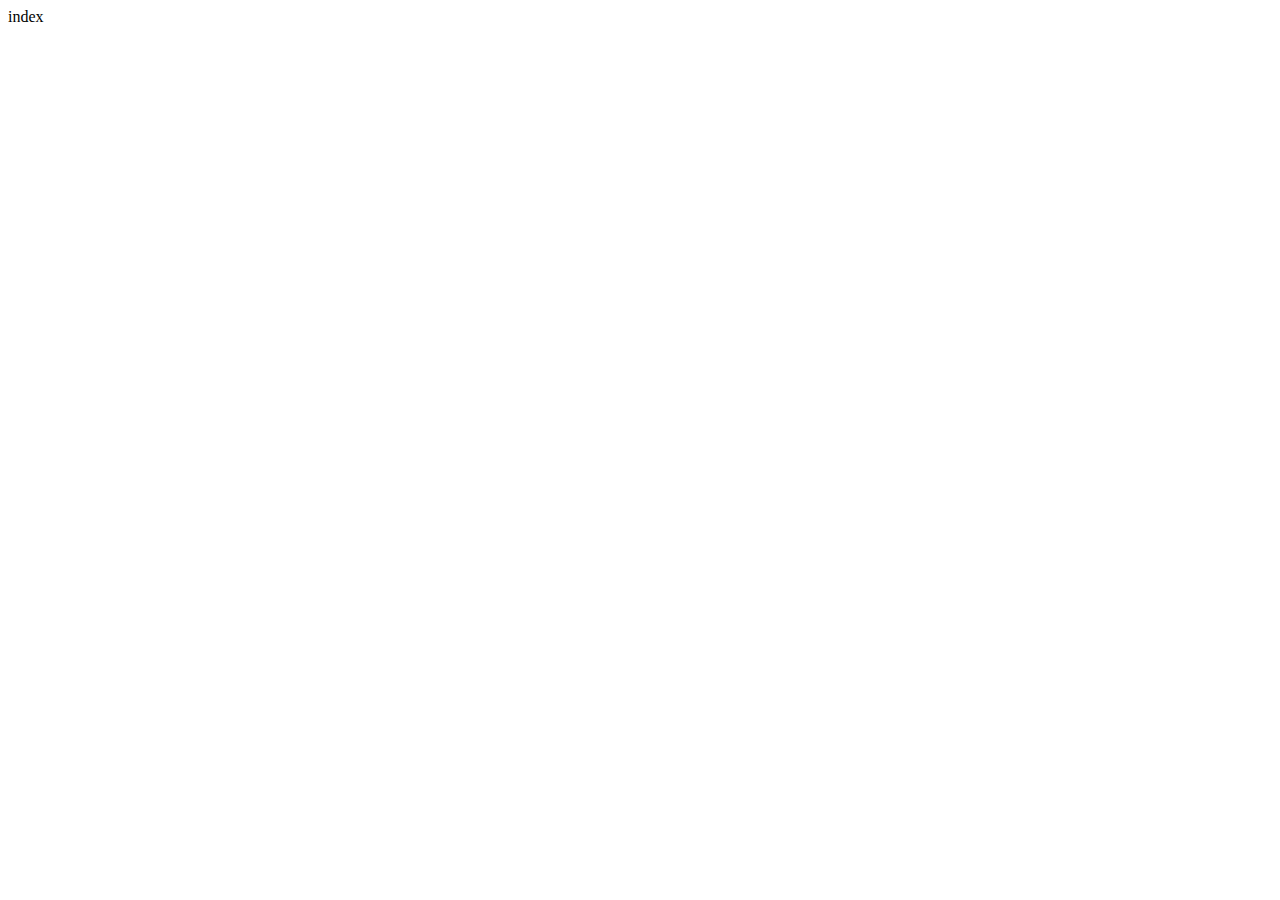
==== index.html @ 8e73a462 "deploy: 7203966aef43daa04802cfc599beb5a1c4e97514" ====
<!doctype html>
<html lang="en">
<head>
  <meta charset="UTF-8">
  <meta name="viewport"
        content="width=device-width, user-scalable=no, initial-scale=1.0, maximum-scale=1.0, minimum-scale=1.0">
  <meta http-equiv="X-UA-Compatible" content="ie=edge">
  <title>Document</title>
</head>
<body>
  index
</body>
</html>
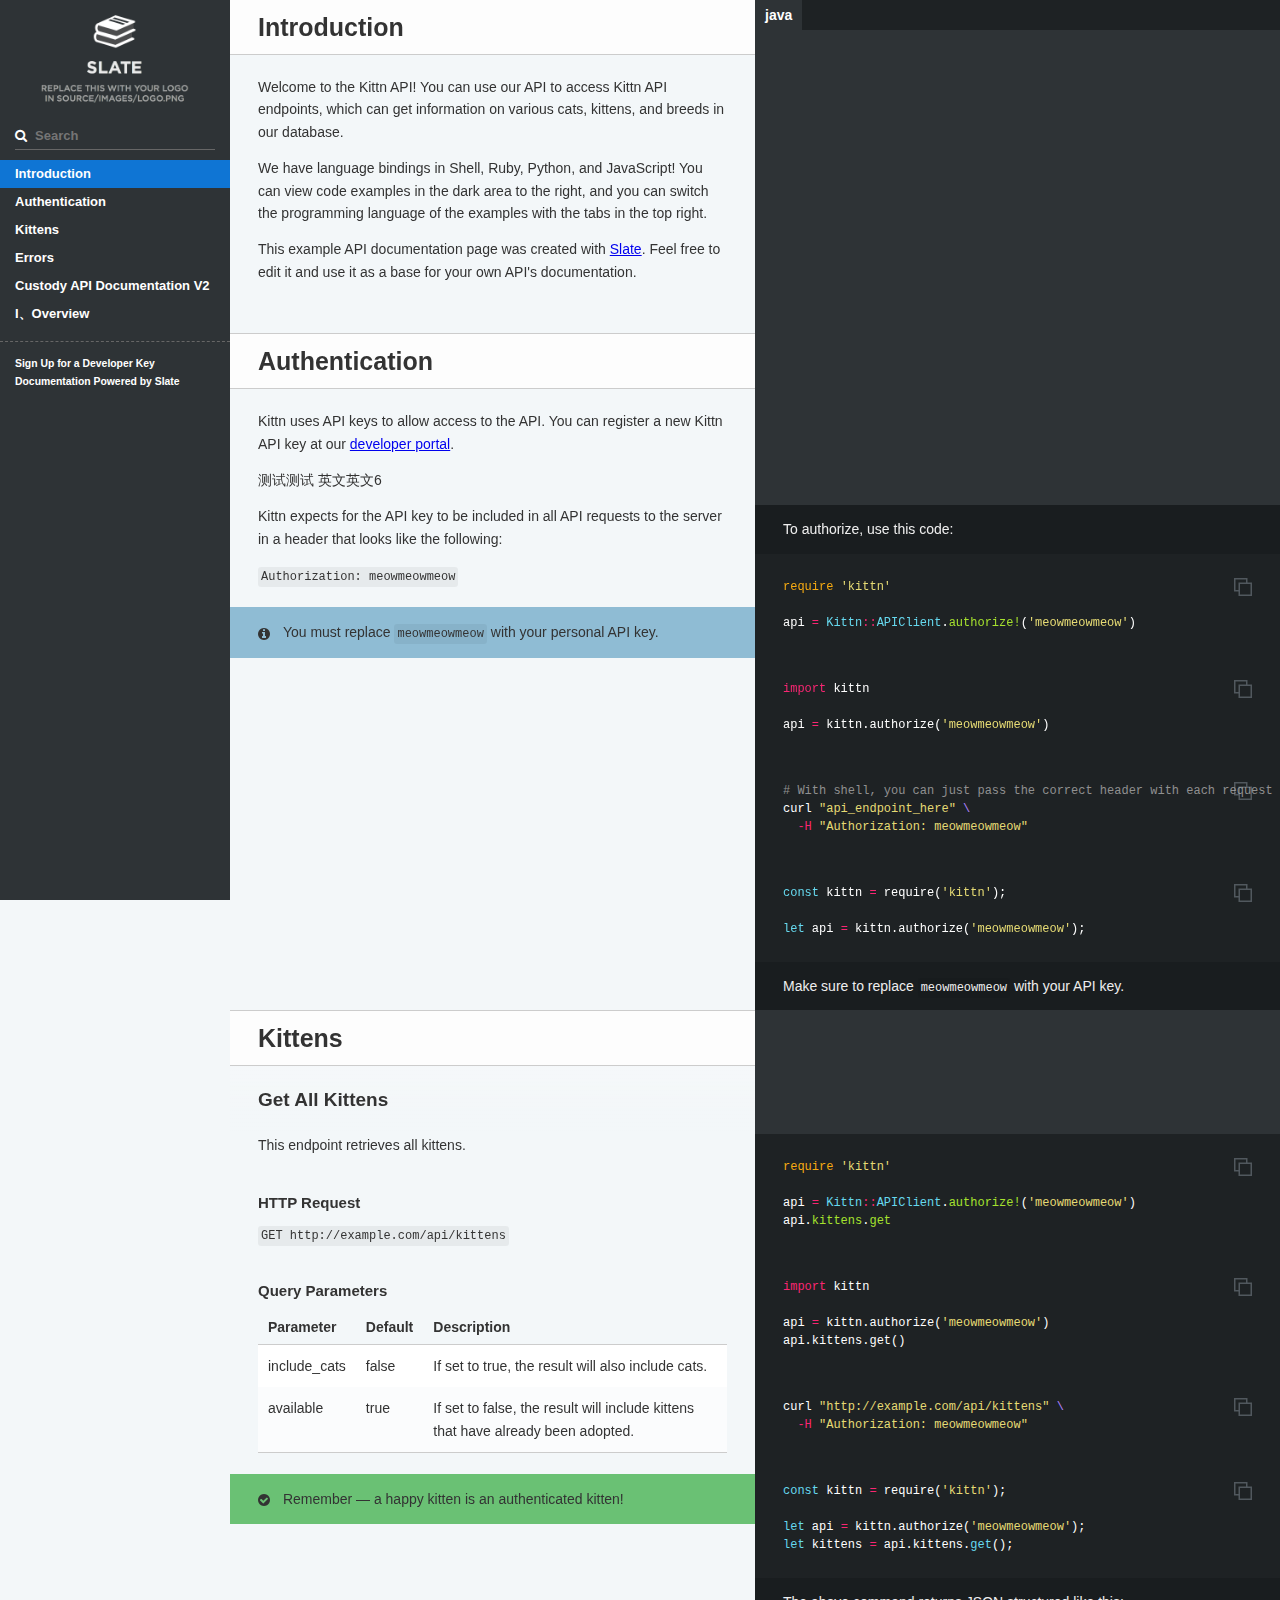
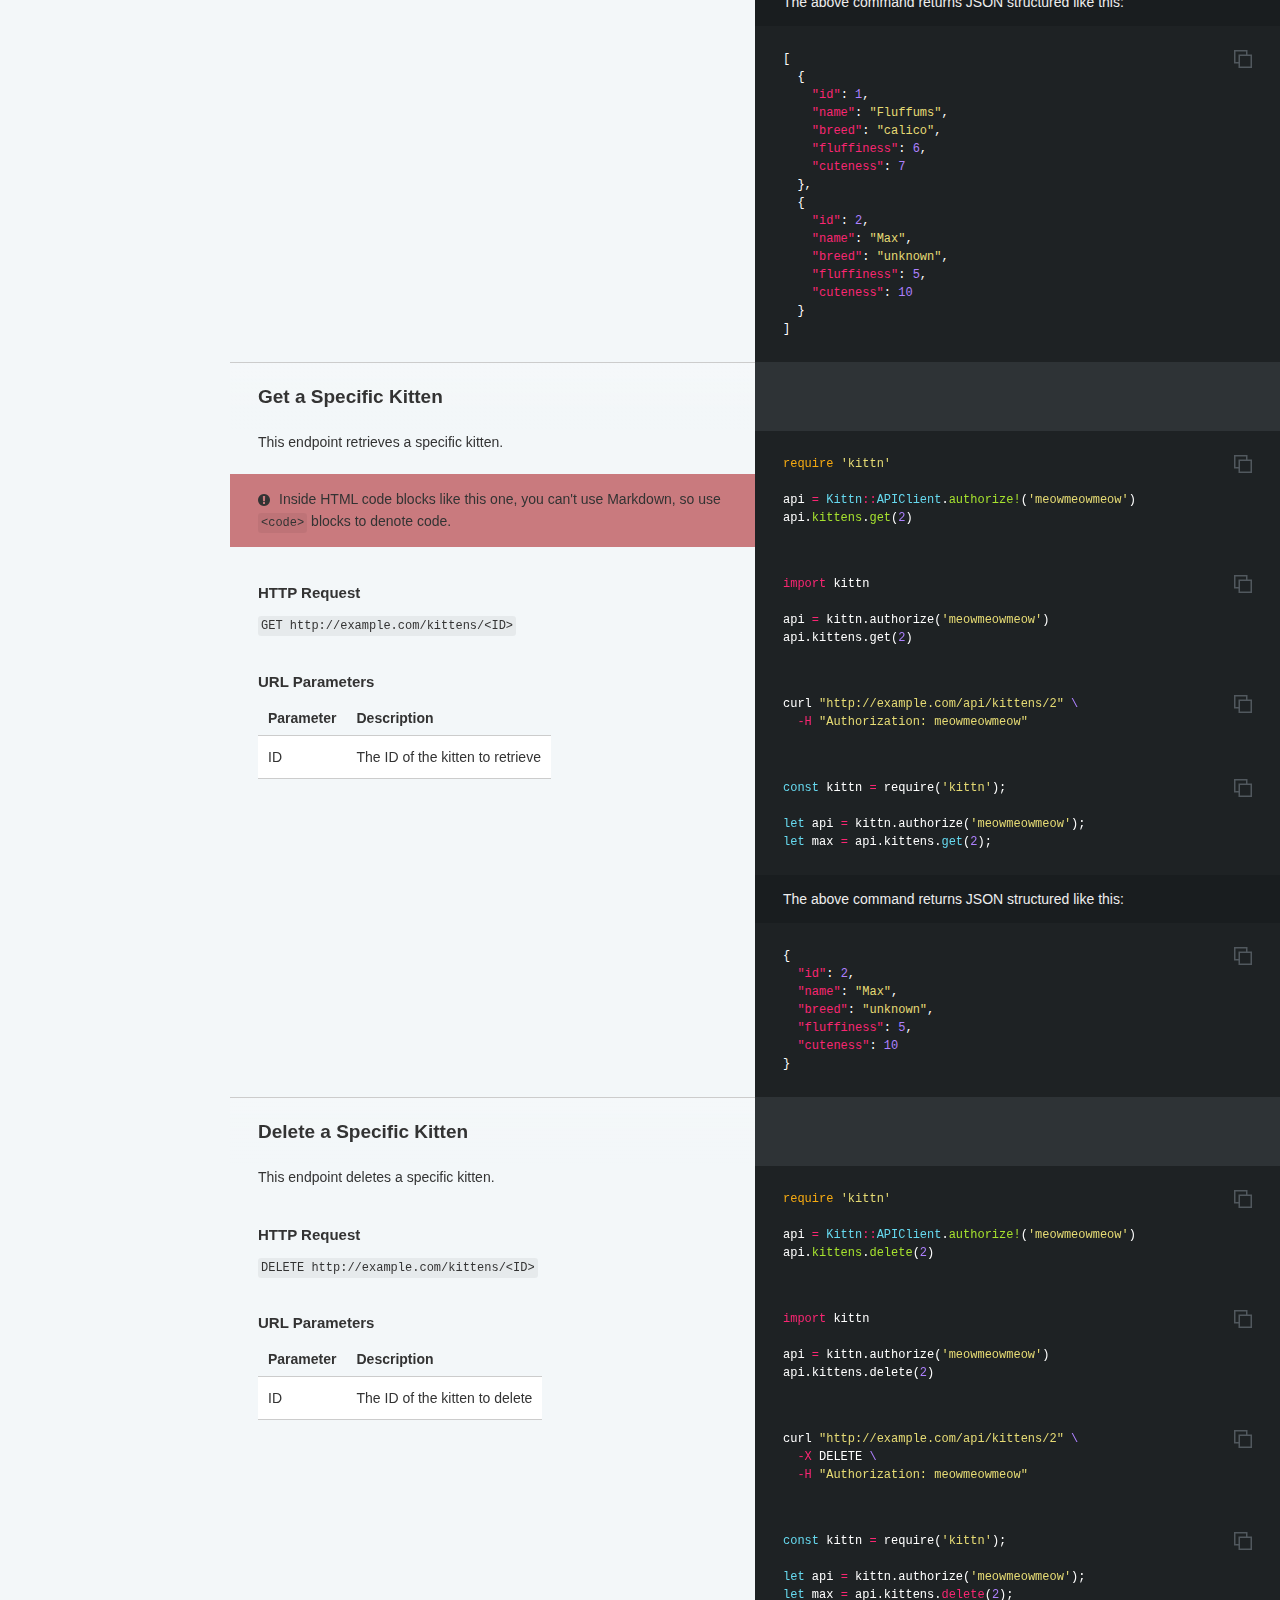
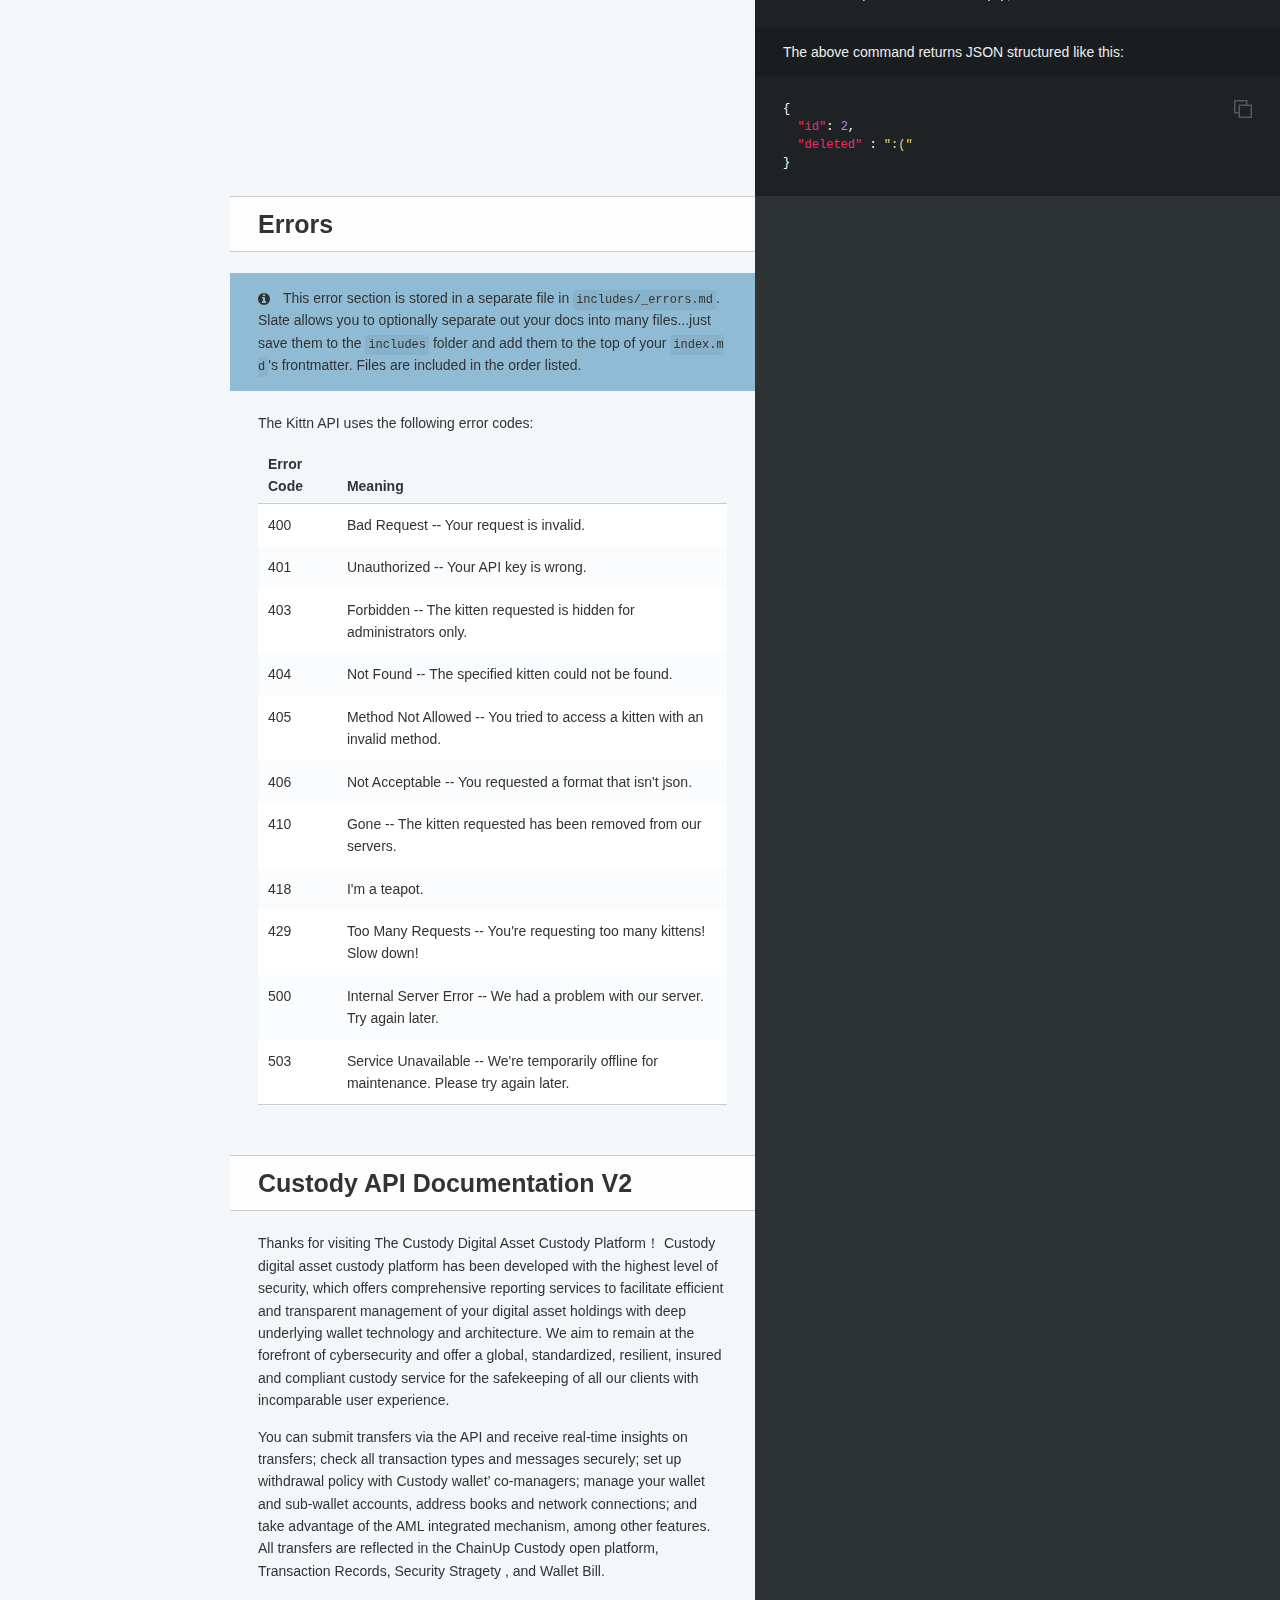
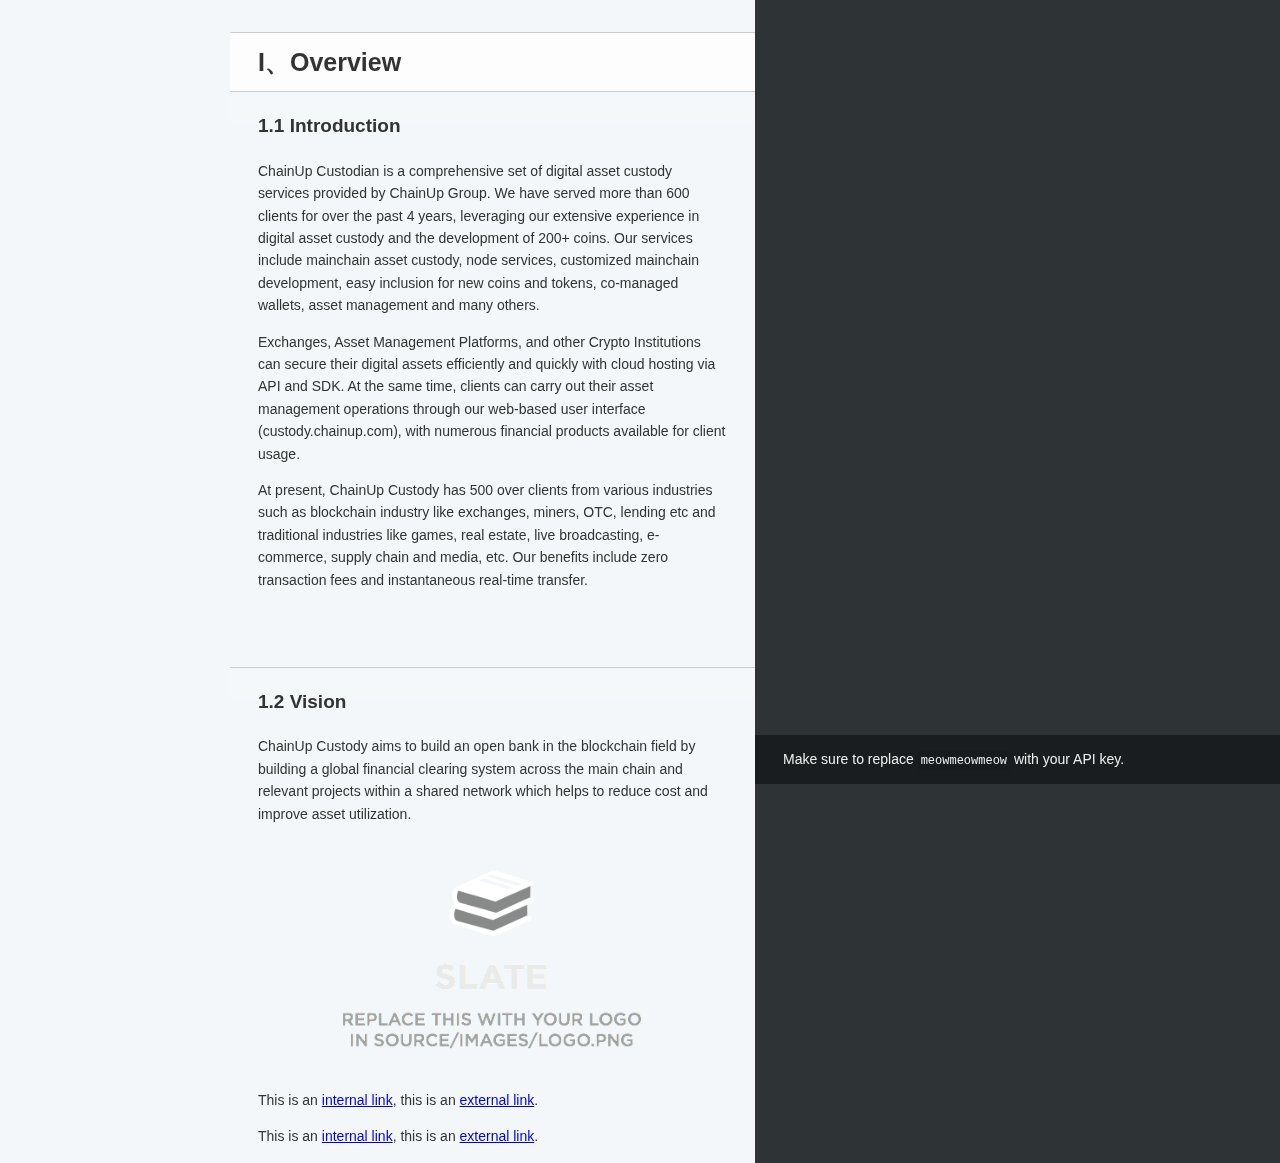
==== commit fc20f057: "deploy: 84e4935fae0d08875005ea53db6576e975b5b919" ====
--- a/index.html
+++ b/index.html
@@ -5,9 +5,11 @@
   <meta name="viewport"
         content="width=device-width, user-scalable=no, initial-scale=1.0, maximum-scale=1.0, minimum-scale=1.0">
   <meta http-equiv="X-UA-Compatible" content="ie=edge">
-  <title>Document</title>
+  <title>docs</title>
 </head>
 <body>
-  index
+<script>
+  window.location.href = '/API-MPC/en/index.html';
+</script>
 </body>
 </html>
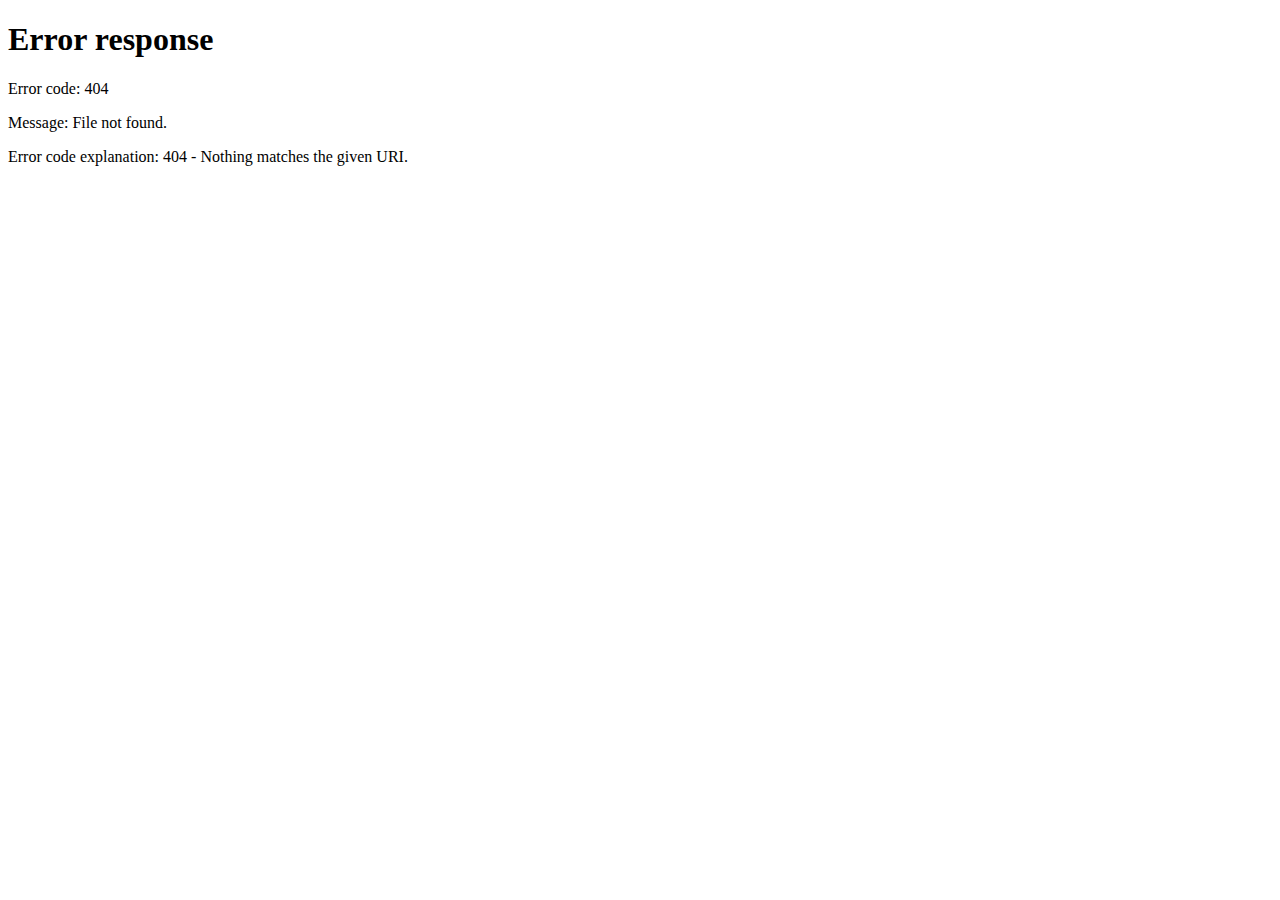
==== commit 62602412: "deploy: 98343437ede88979b413a9d5843066076ea6a9c6" ====
--- a/index.html
+++ b/index.html
@@ -9,7 +9,7 @@
 </head>
 <body>
 <script>
-  window.location.href = '/API-MPC/en/index.html';
+  window.location.href = window.location.href + '/API-MPC/en/index.html';
 </script>
 </body>
 </html>
